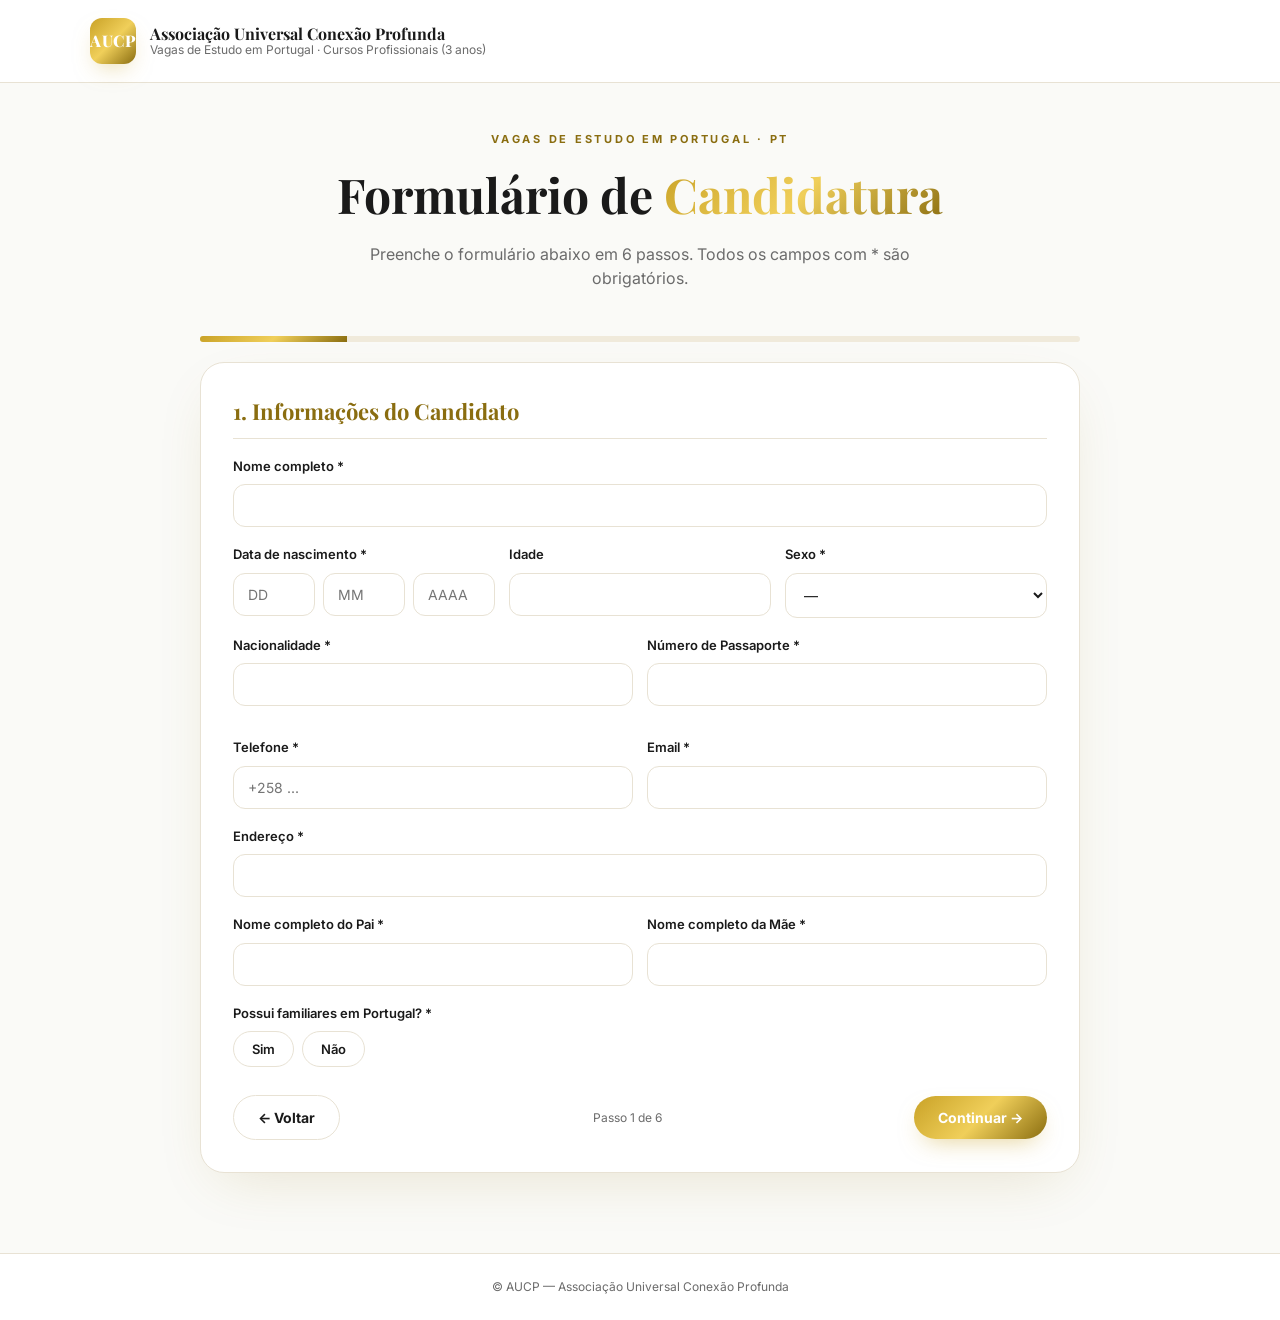
==== inscricao.html @ ed5bcdd0 "Add files via upload" ====
<!DOCTYPE html>
<html lang="pt">
<head>
<meta charset="UTF-8" />
<meta name="viewport" content="width=device-width, initial-scale=1.0" />
<title>Formulário de Candidatura — AUCP</title>
<link rel="preconnect" href="https://fonts.googleapis.com">
<link rel="preconnect" href="https://fonts.gstatic.com" crossorigin>
<link href="https://fonts.googleapis.com/css2?family=Inter:wght@400;500;600;700&family=Playfair+Display:wght@600;700;900&display=swap" rel="stylesheet">
<link rel="stylesheet" href="inscricao.css" />
</head>
<body>
  <header class="topbar">
    <div class="brand">
      <div class="logo">AUCP</div>
      <div class="brand-text">
        <strong>Associação Universal Conexão Profunda</strong>
        <span>Vagas de Estudo em Portugal · Cursos Profissionais (3 anos)</span>
      </div>
    </div>
  </header>

  <main class="container">
    <section class="hero">
      <p class="eyebrow">Vagas de Estudo em Portugal · PT</p>
      <h1>Formulário de <span class="gold">Candidatura</span></h1>
      <p class="lead">Preenche o formulário abaixo em 6 passos. Todos os campos com * são obrigatórios.</p>
    </section>

    <!-- Stepper -->
    <div class="stepper">
      <div class="steps" id="steps"></div>
      <div class="progress"><div class="progress-bar" id="progress"></div></div>
    </div>

    <form id="form" class="card" novalidate>
      <!-- STEP 1 -->
      <section class="step" data-step="1">
        <h2 class="section-title">1. Informações do Candidato</h2>

        <label class="field"><span>Nome completo *</span>
          <input type="text" name="nomeCompleto" maxlength="150" required />
        </label>

        <div class="grid-3">
          <label class="field"><span>Data de nascimento *</span>
            <div class="row">
              <input type="text" name="dataNascDia" placeholder="DD" maxlength="2" required />
              <input type="text" name="dataNascMes" placeholder="MM" maxlength="2" required />
              <input type="text" name="dataNascAno" placeholder="AAAA" maxlength="4" required />
            </div>
          </label>
          <label class="field"><span>Idade</span>
            <input type="text" name="idade" maxlength="3" />
          </label>
          <label class="field"><span>Sexo *</span>
            <select name="sexo" required>
              <option value="">—</option>
              <option>Masculino</option>
              <option>Feminino</option>
            </select>
          </label>
        </div>

        <div class="grid-2">
          <label class="field"><span>Nacionalidade *</span><input name="nacionalidade" required /></label>
          <label class="field"><span>Número de Passaporte *</span><input name="passaporte" required /></label>
          <label class="field"><span>Telefone *</span><input name="telefone" placeholder="+258 ..." required /></label>
          <label class="field"><span>Email *</span><input type="email" name="email" required /></label>
        </div>

        <label class="field"><span>Endereço *</span><input name="endereco" required /></label>

        <div class="grid-2">
          <label class="field"><span>Nome completo do Pai *</span><input name="nomePai" required /></label>
          <label class="field"><span>Nome completo da Mãe *</span><input name="nomeMae" required /></label>
        </div>

        <div class="field">
          <span>Possui familiares em Portugal? *</span>
          <div class="pills" data-pills="familiaresPT">
            <button type="button" class="pill" data-value="Sim">Sim</button>
            <button type="button" class="pill" data-value="Não">Não</button>
          </div>
          <input type="hidden" name="familiaresPT" required />
        </div>
        <label class="field hidden" id="familiaresQuemWrap"><span>Se sim, indique quem</span><input name="familiaresQuem" /></label>
      </section>

      <!-- STEP 2 -->
      <section class="step hidden" data-step="2">
        <h2 class="section-title">2. Informações Académicas</h2>
        <div class="grid-2">
          <label class="field"><span>Última classe concluída *</span><input name="ultimaClasse" required /></label>
          <label class="field"><span>Ano de conclusão *</span><input name="anoConclusao" required /></label>
        </div>
        <label class="field"><span>Escola *</span><input name="escola" required /></label>

        <p class="hint">Notas médias por disciplina (Ex.: Pt (18), Ma (19) ...)</p>
        <div class="grid-2">
          <label class="field"><span>7ª Classe</span><input name="notas7" /></label>
          <label class="field"><span>9ª Classe</span><input name="notas9" /></label>
          <label class="field"><span>10ª Classe</span><input name="notas10" /></label>
          <label class="field"><span>11ª Classe</span><input name="notas11" /></label>
          <label class="field"><span>12ª Classe</span><input name="notas12" /></label>
        </div>

        <div class="field">
          <span>Conhecimento de Inglês *</span>
          <div class="pills" data-pills="ingles">
            <button type="button" class="pill" data-value="Básico">Básico</button>
            <button type="button" class="pill" data-value="Intermédio">Intermédio</button>
            <button type="button" class="pill" data-value="Avançado">Avançado</button>
          </div>
          <input type="hidden" name="ingles" required />
        </div>

        <div class="field">
          <span>Conhecimento de Informática *</span>
          <div class="pills" data-pills="informatica">
            <button type="button" class="pill" data-value="Sim">Sim</button>
            <button type="button" class="pill" data-value="Não">Não</button>
          </div>
          <input type="hidden" name="informatica" required />
        </div>
        <label class="field hidden" id="informaticaDescWrap"><span>Descreva (programas, ferramentas...)</span><input name="informaticaDesc" /></label>
      </section>

      <!-- STEP 3 -->
      <section class="step hidden" data-step="3">
        <h2 class="section-title">3. Situação Económica</h2>
        <div class="field">
          <span>Rendimento mensal *</span>
          <div class="pills" data-pills="rendimento">
            <button type="button" class="pill" data-value="Baixo">Baixo</button>
            <button type="button" class="pill" data-value="Médio">Médio</button>
            <button type="button" class="pill" data-value="Alto">Alto</button>
          </div>
          <input type="hidden" name="rendimento" required />
        </div>
        <label class="field"><span>Descrição da situação económica</span>
          <textarea name="descricaoEconomica" rows="4" maxlength="1000"></textarea>
        </label>

        <h2 class="section-title">4. Condições Financeiras</h2>
        <p class="hint">O candidato pode custear:</p>
        <div class="checks" id="custearList"></div>
      </section>

      <!-- STEP 4 -->
      <section class="step hidden" data-step="4">
        <h2 class="section-title">5. Escolha de Cursos</h2>
        <p class="hint">Seleciona um ou mais cursos pretendidos.</p>
        <div class="checks" id="cursosList"></div>
      </section>

      <!-- STEP 5 -->
      <section class="step hidden" data-step="5">
        <h2 class="section-title">6. Motivação</h2>
        <label class="field"><span>Por que deseja estudar em Portugal? *</span>
          <textarea name="motivacao" rows="5" maxlength="1500" required></textarea>
        </label>
        <label class="field"><span>Por onde teve conhecimento sobre a associação?</span>
          <input name="conhecimentoAssoc" />
        </label>
      </section>

      <!-- STEP 6 -->
      <section class="step hidden" data-step="6">
        <h2 class="section-title">8. Declaração</h2>
        <label class="declaration">
          <input type="checkbox" name="declaracao" required />
          <span>Declaro que as informações fornecidas são verdadeiras.</span>
        </label>
        <label class="field"><span>Assinatura (nome) *</span>
          <input name="assinatura" placeholder="Escreve o teu nome completo" required />
        </label>
        <label class="field"><span>Data *</span>
          <div class="row">
            <input name="dataDia" placeholder="DD" maxlength="2" required />
            <input name="dataMes" placeholder="MM" maxlength="2" required />
            <input name="dataAno" placeholder="AAAA" maxlength="4" required />
          </div>
        </label>
      </section>

      <div class="actions">
        <button type="button" id="prevBtn" class="btn btn-ghost">← Voltar</button>
        <span class="step-indicator" id="stepIndicator">Passo 1 de 6</span>
        <button type="button" id="nextBtn" class="btn btn-gold">Continuar →</button>
        <button type="submit" id="submitBtn" class="btn btn-gold hidden">Enviar candidatura ✓</button>
      </div>
    </form>

    <div id="success" class="card success hidden">
      <div class="check-circle">✓</div>
      <h2>Candidatura recebida</h2>
      <p>Obrigado! A AUCP entrará em contacto através do email indicado.</p>
      <button type="button" class="btn btn-ghost" id="resetBtn">Nova candidatura</button>
    </div>
  </main>

  <div id="toast" class="toast"></div>

  <footer class="footer">
    © <span id="year"></span> AUCP — Associação Universal Conexão Profunda
  </footer>

  <script src="inscricao.js"></script>
</body>
</html>
---- inscricao.css ----
:root{
  --bg:#fafaf7;
  --card:#ffffff;
  --text:#1a1a1a;
  --muted:#6b6b6b;
  --border:#e8e2d4;
  --primary:#c9a227;
  --primary-deep:#8a6d10;
  --primary-glow:#f0cf5a;
  --gradient-gold:linear-gradient(135deg,#c9a227 0%,#f0cf5a 50%,#8a6d10 100%);
  --shadow-elegant:0 20px 60px -20px rgba(138,109,16,.18);
  --shadow-gold:0 10px 25px -10px rgba(201,162,39,.55);
}
*{box-sizing:border-box}
html,body{margin:0;padding:0}
body{
  font-family:'Inter',system-ui,sans-serif;
  background:var(--bg);
  color:var(--text);
  line-height:1.5;
  -webkit-font-smoothing:antialiased;
}
.hidden{display:none !important}

/* Topbar */
.topbar{
  background:#fff;
  border-bottom:1px solid var(--border);
  padding:18px 24px;
  position:sticky;top:0;z-index:10;
  backdrop-filter:blur(8px);
}
.brand{display:flex;align-items:center;gap:14px;max-width:1100px;margin:0 auto}
.logo{
  width:46px;height:46px;border-radius:12px;
  background:var(--gradient-gold);
  display:grid;place-items:center;color:#fff;font-weight:800;letter-spacing:.5px;
  box-shadow:var(--shadow-gold);
  font-family:'Playfair Display',serif;
}
.brand-text{display:flex;flex-direction:column;line-height:1.2}
.brand-text strong{font-family:'Playfair Display',serif;font-size:16px}
.brand-text span{font-size:12px;color:var(--muted)}

/* Container */
.container{max-width:920px;margin:0 auto;padding:48px 20px 80px}
.hero{text-align:center;margin-bottom:32px}
.eyebrow{
  text-transform:uppercase;letter-spacing:.25em;font-size:11px;font-weight:700;
  color:var(--primary-deep);margin:0 0 10px;
}
h1{font-family:'Playfair Display',serif;font-size:clamp(32px,5vw,48px);margin:0 0 12px;font-weight:700}
.gold{
  background:var(--gradient-gold);
  -webkit-background-clip:text;background-clip:text;color:transparent;
}
.lead{color:var(--muted);max-width:560px;margin:0 auto}

/* Stepper */
.stepper{margin:32px 0 20px}
.steps{display:flex;justify-content:space-between;gap:8px;overflow-x:auto;padding-bottom:6px}
.step-item{display:flex;flex-direction:column;align-items:center;gap:6px;min-width:64px}
.step-circle{
  width:42px;height:42px;border-radius:50%;
  border:2px solid var(--border);background:#fff;
  display:grid;place-items:center;font-weight:700;color:var(--muted);
  transition:all .3s;
}
.step-item.active .step-circle,
.step-item.done .step-circle{
  background:var(--gradient-gold);color:#fff;border-color:transparent;
  box-shadow:var(--shadow-gold);
}
.step-label{font-size:11px;font-weight:600;color:var(--muted)}
.step-item.active .step-label,.step-item.done .step-label{color:var(--text)}
.progress{height:6px;background:#f0eadb;border-radius:999px;overflow:hidden;margin-top:8px}
.progress-bar{
  height:100%;width:16.66%;
  background:var(--gradient-gold);
  transition:width .5s ease;
}

/* Card */
.card{
  background:var(--card);
  border:1px solid var(--border);
  border-radius:24px;
  padding:32px;
  box-shadow:var(--shadow-elegant);
  margin-top:16px;
}
@media (max-width:600px){.card{padding:22px}}

.section-title{
  font-family:'Playfair Display',serif;
  color:var(--primary-deep);
  font-size:22px;
  margin:0 0 18px;
  padding-bottom:10px;
  border-bottom:1px solid var(--border);
}
.section-title + .section-title{margin-top:32px}

/* Fields */
.field{display:block;margin-bottom:18px}
.field > span{display:block;font-size:13px;font-weight:600;margin-bottom:8px}
.field input,.field select,.field textarea{
  width:100%;
  border:1px solid var(--border);
  background:#fff;
  border-radius:12px;
  padding:12px 14px;
  font-size:14px;font-family:inherit;color:var(--text);
  outline:none;transition:border-color .2s,box-shadow .2s;
}
.field input:focus,.field select:focus,.field textarea:focus{
  border-color:var(--primary);
  box-shadow:0 0 0 3px rgba(201,162,39,.18);
}
.field textarea{resize:vertical;min-height:90px}
.row{display:flex;gap:8px}
.row input{flex:1}
.grid-2{display:grid;grid-template-columns:1fr 1fr;gap:14px}
.grid-3{display:grid;grid-template-columns:1fr 1fr 1fr;gap:14px}
@media (max-width:640px){.grid-2,.grid-3{grid-template-columns:1fr}}
.hint{font-size:13px;color:var(--muted);margin:14px 0 10px;font-weight:500}

/* Pills */
.pills{display:flex;flex-wrap:wrap;gap:8px}
.pill{
  border:1px solid var(--border);background:#fff;color:var(--text);
  border-radius:999px;padding:9px 18px;font-size:13px;font-weight:600;
  cursor:pointer;transition:all .2s;font-family:inherit;
}
.pill:hover{border-color:var(--primary)}
.pill.active{
  background:var(--gradient-gold);color:#fff;border-color:transparent;
  box-shadow:var(--shadow-gold);
}

/* Checks */
.checks{display:grid;grid-template-columns:1fr 1fr;gap:8px}
@media (max-width:600px){.checks{grid-template-columns:1fr}}
.check-item{
  display:flex;align-items:center;gap:10px;
  border:1px solid var(--border);border-radius:12px;
  padding:12px 14px;cursor:pointer;font-size:14px;
  transition:all .2s;background:#fff;
}
.check-item:hover{border-color:var(--primary)}
.check-item input{accent-color:var(--primary);width:16px;height:16px;cursor:pointer}
.check-item.checked{border-color:var(--primary);background:#fdf8e8}

/* Declaration */
.declaration{
  display:flex;gap:12px;align-items:flex-start;
  border:1px solid var(--border);border-radius:12px;padding:14px;
  font-size:14px;margin-bottom:18px;cursor:pointer;
}
.declaration input{margin-top:3px;accent-color:var(--primary);width:16px;height:16px}

/* Actions */
.actions{
  display:flex;align-items:center;justify-content:space-between;gap:12px;
  margin-top:28px;flex-wrap:wrap;
}
.step-indicator{font-size:12px;color:var(--muted)}
.btn{
  border:none;border-radius:999px;padding:13px 24px;
  font-size:14px;font-weight:700;cursor:pointer;
  font-family:inherit;transition:transform .2s,box-shadow .2s,opacity .2s;
}
.btn:disabled{opacity:.4;cursor:not-allowed}
.btn-ghost{background:#fff;border:1px solid var(--border);color:var(--text)}
.btn-ghost:hover:not(:disabled){border-color:var(--primary)}
.btn-gold{background:var(--gradient-gold);color:#fff;box-shadow:var(--shadow-gold)}
.btn-gold:hover:not(:disabled){transform:translateY(-2px)}

/* Animations */
.step{animation:floatUp .4s ease}
@keyframes floatUp{
  from{opacity:0;transform:translateY(12px)}
  to{opacity:1;transform:none}
}

/* Success */
.success{text-align:center;padding:48px 32px}
.check-circle{
  width:72px;height:72px;border-radius:50%;
  background:var(--gradient-gold);color:#fff;
  display:grid;place-items:center;font-size:34px;font-weight:700;
  margin:0 auto 18px;box-shadow:var(--shadow-gold);
}
.success h2{font-family:'Playfair Display',serif;font-size:32px;margin:0 0 10px}
.success p{color:var(--muted);margin:0 0 24px}

/* Toast */
.toast{
  position:fixed;bottom:24px;left:50%;transform:translateX(-50%) translateY(20px);
  background:#1a1a1a;color:#fff;padding:12px 20px;border-radius:12px;
  font-size:14px;opacity:0;pointer-events:none;transition:all .3s;z-index:100;
  box-shadow:0 10px 30px rgba(0,0,0,.25);
}
.toast.show{opacity:1;transform:translateX(-50%) translateY(0)}
.toast.error{background:#a02020}
.toast.success{background:#1f7a3a}

/* Footer */
.footer{text-align:center;padding:24px;font-size:12px;color:var(--muted);border-top:1px solid var(--border);background:#fff}
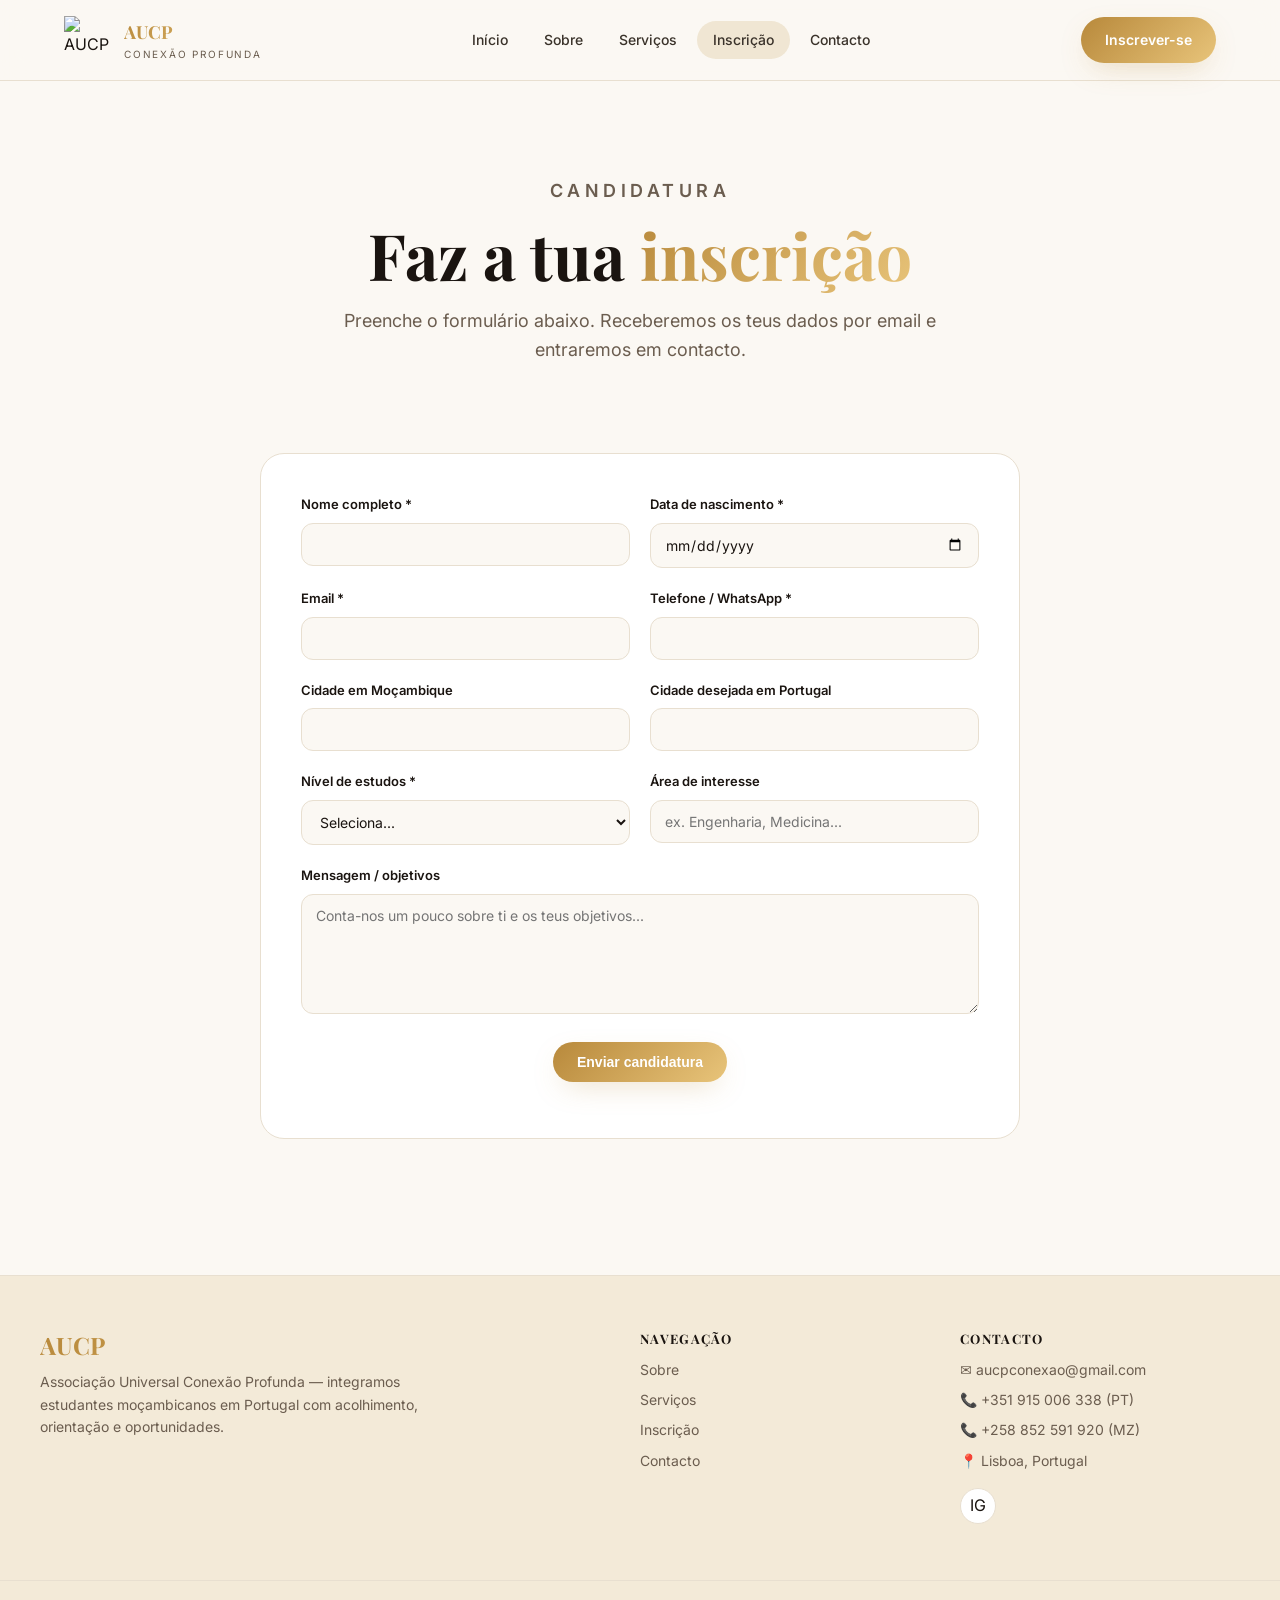
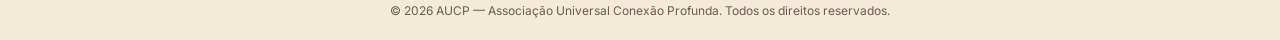
==== commit a8711779: "Add files via upload" ====
--- a/inscricao.html
+++ b/inscricao.html
@@ -1,211 +1,48 @@
-<!DOCTYPE html>
-<html lang="pt">
-<head>
-<meta charset="UTF-8" />
-<meta name="viewport" content="width=device-width, initial-scale=1.0" />
-<title>Formulário de Candidatura — AUCP</title>
-<link rel="preconnect" href="https://fonts.googleapis.com">
-<link rel="preconnect" href="https://fonts.gstatic.com" crossorigin>
-<link href="https://fonts.googleapis.com/css2?family=Inter:wght@400;500;600;700&family=Playfair+Display:wght@600;700;900&display=swap" rel="stylesheet">
-<link rel="stylesheet" href="inscricao.css" />
-</head>
-<body>
-  <header class="topbar">
-    <div class="brand">
-      <div class="logo">AUCP</div>
-      <div class="brand-text">
-        <strong>Associação Universal Conexão Profunda</strong>
-        <span>Vagas de Estudo em Portugal · Cursos Profissionais (3 anos)</span>
-      </div>
-    </div>
-  </header>
-
-  <main class="container">
-    <section class="hero">
-      <p class="eyebrow">Vagas de Estudo em Portugal · PT</p>
-      <h1>Formulário de <span class="gold">Candidatura</span></h1>
-      <p class="lead">Preenche o formulário abaixo em 6 passos. Todos os campos com * são obrigatórios.</p>
-    </section>
-
-    <!-- Stepper -->
-    <div class="stepper">
-      <div class="steps" id="steps"></div>
-      <div class="progress"><div class="progress-bar" id="progress"></div></div>
-    </div>
-
-    <form id="form" class="card" novalidate>
-      <!-- STEP 1 -->
-      <section class="step" data-step="1">
-        <h2 class="section-title">1. Informações do Candidato</h2>
-
-        <label class="field"><span>Nome completo *</span>
-          <input type="text" name="nomeCompleto" maxlength="150" required />
-        </label>
-
-        <div class="grid-3">
-          <label class="field"><span>Data de nascimento *</span>
-            <div class="row">
-              <input type="text" name="dataNascDia" placeholder="DD" maxlength="2" required />
-              <input type="text" name="dataNascMes" placeholder="MM" maxlength="2" required />
-              <input type="text" name="dataNascAno" placeholder="AAAA" maxlength="4" required />
-            </div>
-          </label>
-          <label class="field"><span>Idade</span>
-            <input type="text" name="idade" maxlength="3" />
-          </label>
-          <label class="field"><span>Sexo *</span>
-            <select name="sexo" required>
-              <option value="">—</option>
-              <option>Masculino</option>
-              <option>Feminino</option>
-            </select>
-          </label>
-        </div>
-
-        <div class="grid-2">
-          <label class="field"><span>Nacionalidade *</span><input name="nacionalidade" required /></label>
-          <label class="field"><span>Número de Passaporte *</span><input name="passaporte" required /></label>
-          <label class="field"><span>Telefone *</span><input name="telefone" placeholder="+258 ..." required /></label>
-          <label class="field"><span>Email *</span><input type="email" name="email" required /></label>
-        </div>
-
-        <label class="field"><span>Endereço *</span><input name="endereco" required /></label>
-
-        <div class="grid-2">
-          <label class="field"><span>Nome completo do Pai *</span><input name="nomePai" required /></label>
-          <label class="field"><span>Nome completo da Mãe *</span><input name="nomeMae" required /></label>
-        </div>
-
-        <div class="field">
-          <span>Possui familiares em Portugal? *</span>
-          <div class="pills" data-pills="familiaresPT">
-            <button type="button" class="pill" data-value="Sim">Sim</button>
-            <button type="button" class="pill" data-value="Não">Não</button>
-          </div>
-          <input type="hidden" name="familiaresPT" required />
-        </div>
-        <label class="field hidden" id="familiaresQuemWrap"><span>Se sim, indique quem</span><input name="familiaresQuem" /></label>
-      </section>
-
-      <!-- STEP 2 -->
-      <section class="step hidden" data-step="2">
-        <h2 class="section-title">2. Informações Académicas</h2>
-        <div class="grid-2">
-          <label class="field"><span>Última classe concluída *</span><input name="ultimaClasse" required /></label>
-          <label class="field"><span>Ano de conclusão *</span><input name="anoConclusao" required /></label>
-        </div>
-        <label class="field"><span>Escola *</span><input name="escola" required /></label>
-
-        <p class="hint">Notas médias por disciplina (Ex.: Pt (18), Ma (19) ...)</p>
-        <div class="grid-2">
-          <label class="field"><span>7ª Classe</span><input name="notas7" /></label>
-          <label class="field"><span>9ª Classe</span><input name="notas9" /></label>
-          <label class="field"><span>10ª Classe</span><input name="notas10" /></label>
-          <label class="field"><span>11ª Classe</span><input name="notas11" /></label>
-          <label class="field"><span>12ª Classe</span><input name="notas12" /></label>
-        </div>
-
-        <div class="field">
-          <span>Conhecimento de Inglês *</span>
-          <div class="pills" data-pills="ingles">
-            <button type="button" class="pill" data-value="Básico">Básico</button>
-            <button type="button" class="pill" data-value="Intermédio">Intermédio</button>
-            <button type="button" class="pill" data-value="Avançado">Avançado</button>
-          </div>
-          <input type="hidden" name="ingles" required />
-        </div>
-
-        <div class="field">
-          <span>Conhecimento de Informática *</span>
-          <div class="pills" data-pills="informatica">
-            <button type="button" class="pill" data-value="Sim">Sim</button>
-            <button type="button" class="pill" data-value="Não">Não</button>
-          </div>
-          <input type="hidden" name="informatica" required />
-        </div>
-        <label class="field hidden" id="informaticaDescWrap"><span>Descreva (programas, ferramentas...)</span><input name="informaticaDesc" /></label>
-      </section>
-
-      <!-- STEP 3 -->
-      <section class="step hidden" data-step="3">
-        <h2 class="section-title">3. Situação Económica</h2>
-        <div class="field">
-          <span>Rendimento mensal *</span>
-          <div class="pills" data-pills="rendimento">
-            <button type="button" class="pill" data-value="Baixo">Baixo</button>
-            <button type="button" class="pill" data-value="Médio">Médio</button>
-            <button type="button" class="pill" data-value="Alto">Alto</button>
-          </div>
-          <input type="hidden" name="rendimento" required />
-        </div>
-        <label class="field"><span>Descrição da situação económica</span>
-          <textarea name="descricaoEconomica" rows="4" maxlength="1000"></textarea>
-        </label>
-
-        <h2 class="section-title">4. Condições Financeiras</h2>
-        <p class="hint">O candidato pode custear:</p>
-        <div class="checks" id="custearList"></div>
-      </section>
-
-      <!-- STEP 4 -->
-      <section class="step hidden" data-step="4">
-        <h2 class="section-title">5. Escolha de Cursos</h2>
-        <p class="hint">Seleciona um ou mais cursos pretendidos.</p>
-        <div class="checks" id="cursosList"></div>
-      </section>
-
-      <!-- STEP 5 -->
-      <section class="step hidden" data-step="5">
-        <h2 class="section-title">6. Motivação</h2>
-        <label class="field"><span>Por que deseja estudar em Portugal? *</span>
-          <textarea name="motivacao" rows="5" maxlength="1500" required></textarea>
-        </label>
-        <label class="field"><span>Por onde teve conhecimento sobre a associação?</span>
-          <input name="conhecimentoAssoc" />
-        </label>
-      </section>
-
-      <!-- STEP 6 -->
-      <section class="step hidden" data-step="6">
-        <h2 class="section-title">8. Declaração</h2>
-        <label class="declaration">
-          <input type="checkbox" name="declaracao" required />
-          <span>Declaro que as informações fornecidas são verdadeiras.</span>
-        </label>
-        <label class="field"><span>Assinatura (nome) *</span>
-          <input name="assinatura" placeholder="Escreve o teu nome completo" required />
-        </label>
-        <label class="field"><span>Data *</span>
-          <div class="row">
-            <input name="dataDia" placeholder="DD" maxlength="2" required />
-            <input name="dataMes" placeholder="MM" maxlength="2" required />
-            <input name="dataAno" placeholder="AAAA" maxlength="4" required />
-          </div>
-        </label>
-      </section>
-
-      <div class="actions">
-        <button type="button" id="prevBtn" class="btn btn-ghost">← Voltar</button>
-        <span class="step-indicator" id="stepIndicator">Passo 1 de 6</span>
-        <button type="button" id="nextBtn" class="btn btn-gold">Continuar →</button>
-        <button type="submit" id="submitBtn" class="btn btn-gold hidden">Enviar candidatura ✓</button>
-      </div>
-    </form>
-
-    <div id="success" class="card success hidden">
-      <div class="check-circle">✓</div>
-      <h2>Candidatura recebida</h2>
-      <p>Obrigado! A AUCP entrará em contacto através do email indicado.</p>
-      <button type="button" class="btn btn-ghost" id="resetBtn">Nova candidatura</button>
-    </div>
-  </main>
-
-  <div id="toast" class="toast"></div>
-
-  <footer class="footer">
-    © <span id="year"></span> AUCP — Associação Universal Conexão Profunda
-  </footer>
-
-  <script src="inscricao.js"></script>
-</body>
-</html>
+<!doctype html><html lang="pt-PT"><head><meta charset="utf-8"><meta name="viewport" content="width=device-width,initial-scale=1"><title>Inscrição — AUCP</title><meta name="description" content="Inscreve-te na AUCP e começa a tua jornada em Portugal."><link rel="preconnect" href="https://fonts.googleapis.com"><link rel="preconnect" href="https://fonts.gstatic.com" crossorigin><link href="https://fonts.googleapis.com/css2?family=Inter:wght@400;500;600;700&family=Playfair+Display:wght@600;700&display=swap" rel="stylesheet"><link rel="stylesheet" href="styles.css"><link rel="icon" href="assets/logo.jpeg"></head><body>
+<header class="nav"><div class="container nav-inner">
+<a href="index.html" class="brand"><img src="assets/logo.jpeg" alt="AUCP"><div><div class="brand-name gold">AUCP</div><div class="brand-sub">Conexão Profunda</div></div></a>
+<nav class="nav-links">
+<a data-nav href="index.html">Início</a><a data-nav href="sobre.html">Sobre</a><a data-nav href="servicos.html">Serviços</a><a data-nav href="inscricao.html">Inscrição</a><a data-nav href="contacto.html">Contacto</a>
+</nav>
+<a href="inscricao.html" class="btn btn-gold nav-cta">Inscrever-se</a>
+<button class="menu-btn" id="menuBtn" aria-label="Menu">☰</button>
+</div><div class="mobile-menu" id="mobileMenu">
+<a href="index.html">Início</a><a href="sobre.html">Sobre</a><a href="servicos.html">Serviços</a><a href="inscricao.html">Inscrição</a><a href="contacto.html">Contacto</a>
+</div></header>
+<section class="container page-head"><p class="eyebrow">Candidatura</p><h1>Faz a tua <span class="gold">inscrição</span></h1><p>Preenche o formulário abaixo. Receberemos os teus dados por email e entraremos em contacto.</p></section>
+<section class="container" style="padding-bottom:96px">
+<form id="inscricaoForm" class="form-wrap">
+<div class="form-row two">
+<div><label>Nome completo *</label><input name="nome_completo" required></div>
+<div><label>Data de nascimento *</label><input type="date" name="data_nascimento" required></div>
+</div>
+<div class="form-row two">
+<div><label>Email *</label><input type="email" name="email" required></div>
+<div><label>Telefone / WhatsApp *</label><input name="telefone" required></div>
+</div>
+<div class="form-row two">
+<div><label>Cidade em Moçambique</label><input name="cidade_mz"></div>
+<div><label>Cidade desejada em Portugal</label><input name="cidade_pt"></div>
+</div>
+<div class="form-row two">
+<div><label>Nível de estudos *</label>
+<select name="nivel" required>
+<option value="">Seleciona...</option><option>Secundário concluído</option><option>Licenciatura</option><option>Mestrado</option><option>Doutoramento</option>
+</select></div>
+<div><label>Área de interesse</label><input name="area" placeholder="ex. Engenharia, Medicina..."></div>
+</div>
+<div class="form-row"><div><label>Mensagem / objetivos</label><textarea name="mensagem" placeholder="Conta-nos um pouco sobre ti e os teus objetivos..."></textarea></div></div>
+<div class="form-actions"><button class="btn btn-gold" type="submit">Enviar candidatura</button><div id="formMsg" class="form-msg"></div></div>
+</form>
+</section>
+<footer><div class="container footer-grid">
+<div><h3 class="gold">AUCP</h3><p style="margin-top:12px;font-size:14px;color:var(--muted);max-width:420px">Associação Universal Conexão Profunda — integramos estudantes moçambicanos em Portugal com acolhimento, orientação e oportunidades.</p></div>
+<div><h4>Navegação</h4><ul><li><a href="sobre.html">Sobre</a></li><li><a href="servicos.html">Serviços</a></li><li><a href="inscricao.html">Inscrição</a></li><li><a href="contacto.html">Contacto</a></li></ul></div>
+<div><h4>Contacto</h4><ul>
+<li>✉ aucpconexao@gmail.com</li>
+<li>📞 +351 915 006 338 (PT)</li>
+<li>📞 +258 852 591 920 (MZ)</li>
+<li>📍 Lisboa, Portugal</li>
+</ul><div class="socials"><a href="https://www.instagram.com/aucpconexao/" target="_blank" rel="noopener" aria-label="Instagram">IG</a></div></div>
+</div><div class="copy">© <span id="year"></span> AUCP — Associação Universal Conexão Profunda. Todos os direitos reservados.</div></footer>
+<script src="script.js"></script></body></html>
--- a/styles.css
+++ b/styles.css
@@ -0,0 +1,134 @@
+*,*::before,*::after{box-sizing:border-box;margin:0;padding:0}
+:root{
+  --bg:#fbf8f3;--fg:#1a1410;--muted:#6b5d4f;--card:#fff;--border:#e8dfd0;
+  --primary:#b8893b;--primary-deep:#8a5e1f;--primary-glow:#e8c47a;
+  --gradient-gold:linear-gradient(135deg,#b8893b,#e8c47a);
+  --gradient-soft:linear-gradient(180deg,#fbf8f3,#f3ead8);
+  --shadow:0 10px 30px -10px rgba(184,137,59,.35);
+}
+html{scroll-behavior:smooth}
+body{font-family:'Inter',system-ui,-apple-system,sans-serif;background:var(--bg);color:var(--fg);line-height:1.6;-webkit-font-smoothing:antialiased}
+h1,h2,h3,h4{font-family:'Playfair Display',Georgia,serif;line-height:1.15;font-weight:700}
+a{color:inherit;text-decoration:none}
+img{max-width:100%;display:block}
+.container{max-width:1200px;margin:0 auto;padding:0 24px}
+.gold{background:var(--gradient-gold);-webkit-background-clip:text;background-clip:text;color:transparent}
+
+/* Navbar */
+.nav{position:sticky;top:0;z-index:50;backdrop-filter:blur(14px);background:rgba(251,248,243,.85);border-bottom:1px solid var(--border)}
+.nav-inner{display:flex;align-items:center;justify-content:space-between;height:80px}
+.brand{display:flex;align-items:center;gap:12px}
+.brand img{width:48px;height:48px;object-fit:contain}
+.brand-name{font-family:'Playfair Display',serif;font-weight:700;font-size:18px}
+.brand-sub{font-size:10px;letter-spacing:.18em;text-transform:uppercase;color:var(--muted)}
+.nav-links{display:none;gap:4px;align-items:center}
+.nav-links a{padding:8px 16px;border-radius:999px;font-size:14px;font-weight:500;color:#3a322a}
+.nav-links a:hover,.nav-links a.active{background:#f0e6d3}
+.btn{display:inline-flex;align-items:center;gap:8px;padding:12px 24px;border-radius:999px;font-weight:600;font-size:14px;cursor:pointer;border:none;transition:transform .2s}
+.btn-gold{background:var(--gradient-gold);color:#fff;box-shadow:var(--shadow)}
+.btn-gold:hover{transform:scale(1.04)}
+.btn-outline{border:1px solid var(--border);background:#fff}
+.btn-outline:hover{border-color:var(--primary)}
+.nav-cta{display:none}
+.menu-btn{background:none;border:none;padding:8px;cursor:pointer;font-size:24px}
+.mobile-menu{display:none;border-top:1px solid var(--border);background:#fff;padding:16px 24px;flex-direction:column;gap:4px}
+.mobile-menu.open{display:flex}
+.mobile-menu a{padding:12px;border-radius:8px;font-weight:500}
+.mobile-menu a:hover{background:#f0e6d3}
+@media(min-width:768px){.nav-links,.nav-cta{display:flex}.menu-btn{display:none}.mobile-menu{display:none!important}}
+
+/* Hero */
+.hero{background:var(--gradient-soft);padding:80px 0}
+.hero-grid{display:grid;gap:48px;grid-template-columns:1fr}
+@media(min-width:992px){.hero-grid{grid-template-columns:1fr 1fr;align-items:center}}
+.chip{display:inline-flex;align-items:center;gap:8px;border:1px solid rgba(184,137,59,.3);background:rgba(184,137,59,.1);color:var(--primary-deep);padding:6px 16px;border-radius:999px;font-size:11px;font-weight:600;text-transform:uppercase;letter-spacing:.15em}
+.hero h1{font-size:clamp(40px,6vw,72px);margin-top:24px}
+.hero p.lead{font-size:18px;color:var(--muted);margin-top:24px;max-width:520px}
+.hero-actions{margin-top:32px;display:flex;flex-wrap:wrap;gap:16px}
+.stats{margin-top:48px;display:grid;grid-template-columns:repeat(3,1fr);gap:24px;border-top:1px solid var(--border);padding-top:32px}
+.stats dt{font-family:'Playfair Display',serif;font-size:28px;font-weight:700}
+.stats dd{font-size:12px;color:var(--muted)}
+.hero-img-wrap{position:relative}
+.hero-img-wrap::before{content:'';position:absolute;inset:-24px;background:var(--gradient-gold);opacity:.3;filter:blur(60px);border-radius:32px;z-index:-1}
+.hero-img-wrap img{border-radius:32px;border:1px solid var(--border);box-shadow:var(--shadow);width:100%;height:100%;object-fit:cover}
+
+/* Sections */
+section.pad{padding:96px 0}
+.section-head{max-width:640px;margin:0 auto;text-align:center}
+.eyebrow{font-size:12px;font-weight:600;letter-spacing:.25em;text-transform:uppercase;color:var(--primary-deep)}
+.section-head h2{font-size:clamp(32px,4vw,48px);margin-top:12px}
+.section-head p{color:var(--muted);margin-top:16px}
+
+/* Cards grid */
+.grid-features{margin-top:56px;display:grid;gap:24px;grid-template-columns:1fr}
+@media(min-width:640px){.grid-features{grid-template-columns:1fr 1fr}}
+@media(min-width:992px){.grid-features{grid-template-columns:repeat(4,1fr)}}
+.card{background:var(--card);border:1px solid var(--border);border-radius:20px;padding:28px;transition:transform .25s,box-shadow .25s,border-color .25s}
+.card:hover{transform:translateY(-4px);border-color:var(--primary);box-shadow:var(--shadow)}
+.icon-box{width:48px;height:48px;border-radius:14px;background:var(--gradient-gold);color:#fff;display:inline-flex;align-items:center;justify-content:center;font-size:22px}
+.card h3{font-size:20px;margin-top:20px}
+.card p{font-size:14px;color:var(--muted);margin-top:8px}
+
+/* CTA */
+.cta-band{margin:0 24px 96px;max-width:1152px;margin-left:auto;margin-right:auto;background:var(--gradient-gold);border-radius:24px;padding:64px 24px;text-align:center;color:#fff}
+.cta-band h2{font-size:clamp(28px,4vw,48px)}
+.cta-band p{opacity:.9;margin-top:16px;max-width:520px;margin-left:auto;margin-right:auto}
+.cta-band .btn{margin-top:32px;background:#1a1410;color:#fff}
+
+/* Pillars (sobre) */
+.pillars{display:grid;gap:24px;grid-template-columns:1fr;margin-top:56px}
+@media(min-width:768px){.pillars{grid-template-columns:repeat(3,1fr)}}
+.pillars .card .icon-box{width:56px;height:56px;border-radius:18px;font-size:26px}
+.history{margin-top:80px;background:#f3ead8;border:1px solid var(--border);border-radius:24px;padding:48px;display:grid;gap:32px}
+@media(min-width:768px){.history{grid-template-columns:1fr 1fr}}
+.history ul{list-style:none;display:flex;flex-direction:column;gap:16px}
+.history li{display:flex;gap:16px;align-items:flex-start;font-weight:500}
+.history li::before{content:'';width:8px;height:8px;border-radius:999px;background:var(--gradient-gold);margin-top:10px;flex-shrink:0}
+
+/* Contact */
+.contact-grid{max-width:1100px;margin:56px auto 0;display:grid;gap:24px;grid-template-columns:1fr}
+@media(min-width:640px){.contact-grid{grid-template-columns:1fr 1fr}}
+@media(min-width:992px){.contact-grid{grid-template-columns:repeat(4,1fr)}}
+.contact-card{background:#fff;border:1px solid var(--border);border-radius:20px;padding:28px;text-align:center}
+.contact-card .icon-box{margin:0 auto}
+.contact-card .label{font-size:11px;text-transform:uppercase;letter-spacing:.15em;color:var(--muted);margin-top:16px;font-weight:600}
+.contact-card .value{font-weight:500;margin-top:4px;word-break:break-word}
+
+/* Form */
+.form-wrap{max-width:760px;margin:48px auto 0;background:#fff;border:1px solid var(--border);border-radius:24px;padding:40px}
+.form-row{display:grid;gap:20px;grid-template-columns:1fr;margin-bottom:20px}
+@media(min-width:640px){.form-row.two{grid-template-columns:1fr 1fr}}
+label{display:block;font-size:13px;font-weight:600;margin-bottom:8px}
+input,select,textarea{width:100%;padding:12px 14px;border-radius:12px;border:1px solid var(--border);background:#fbf8f3;font-family:inherit;font-size:14px;color:inherit}
+input:focus,select:focus,textarea:focus{outline:none;border-color:var(--primary);background:#fff}
+textarea{min-height:120px;resize:vertical}
+.form-actions{margin-top:8px;text-align:center}
+.form-msg{margin-top:16px;text-align:center;font-size:14px}
+.form-msg.ok{color:#1f7a3b}
+.form-msg.err{color:#a8331f}
+
+/* Services list */
+.services{margin-top:56px;display:grid;gap:24px;grid-template-columns:1fr}
+@media(min-width:768px){.services{grid-template-columns:1fr 1fr}}
+.service{background:#fff;border:1px solid var(--border);border-radius:20px;padding:32px}
+.service h3{font-size:22px;margin-top:16px}
+.service ul{margin-top:12px;list-style:none;display:flex;flex-direction:column;gap:8px;font-size:14px;color:var(--muted)}
+.service li::before{content:'✦ ';color:var(--primary)}
+
+/* Footer */
+footer{border-top:1px solid var(--border);background:#f3ead8;margin-top:40px}
+.footer-grid{display:grid;gap:40px;grid-template-columns:1fr;padding:56px 0}
+@media(min-width:768px){.footer-grid{grid-template-columns:2fr 1fr 1fr}}
+footer h3{font-family:'Playfair Display',serif;font-size:24px}
+footer h4{font-size:13px;text-transform:uppercase;letter-spacing:.1em;margin-bottom:12px}
+footer ul{list-style:none;display:flex;flex-direction:column;gap:8px;font-size:14px;color:var(--muted)}
+footer a:hover{color:var(--fg)}
+.socials{margin-top:16px;display:flex;gap:12px}
+.socials a{border:1px solid var(--border);border-radius:999px;width:36px;height:36px;display:inline-flex;align-items:center;justify-content:center;background:#fff}
+.socials a:hover{border-color:var(--primary);color:var(--primary)}
+.copy{border-top:1px solid var(--border);padding:20px 0;text-align:center;font-size:12px;color:var(--muted)}
+
+/* Page header */
+.page-head{padding:80px 0 40px;text-align:center}
+.page-head h1{font-size:clamp(40px,6vw,64px);margin-top:12px}
+.page-head p{color:var(--muted);margin-top:16px;max-width:600px;margin-left:auto;margin-right:auto;font-size:18px}
